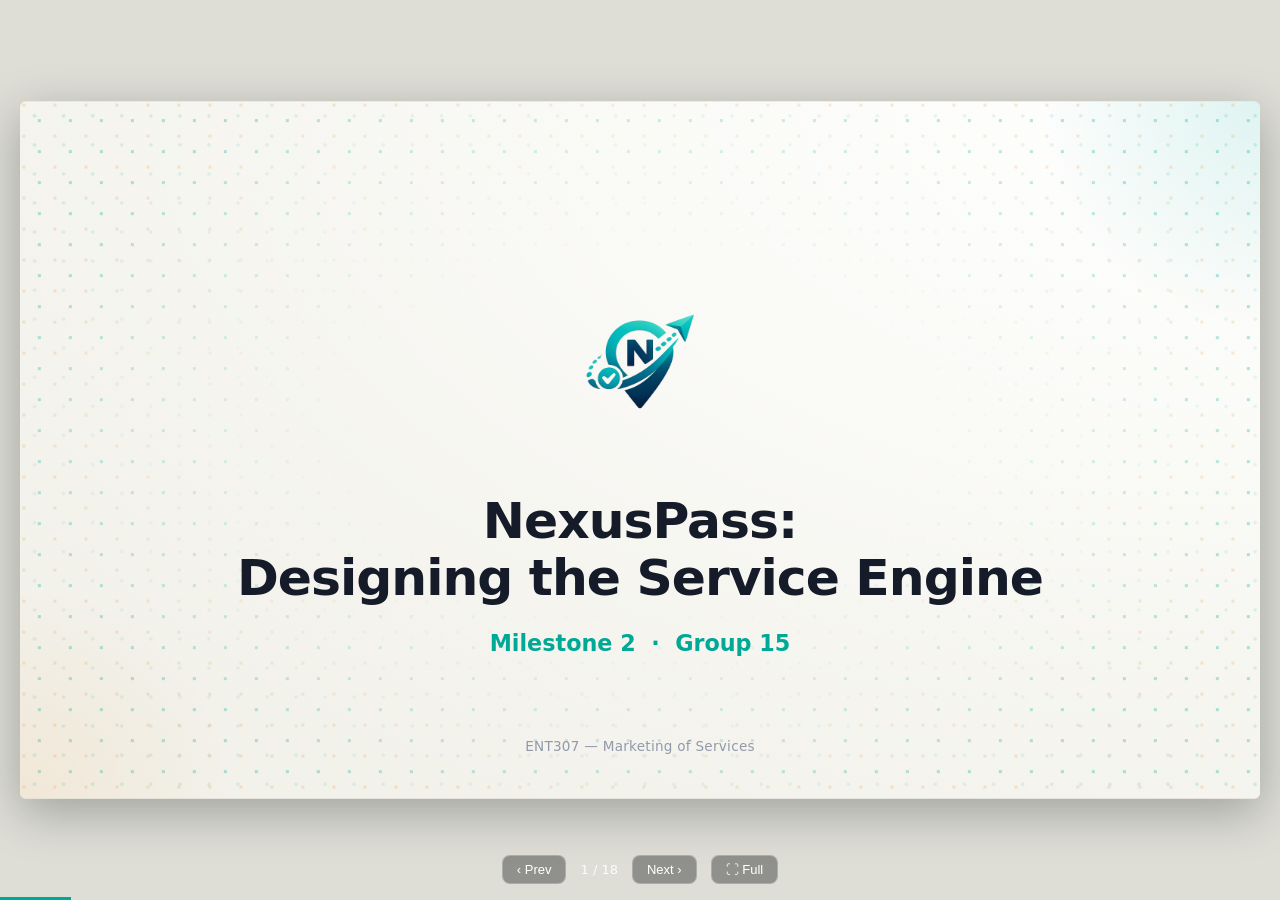
==== index.html @ ea48a43d "Serve deck from branch root; add root redirect to slides/" ====
<!DOCTYPE html>
<html lang="en">
<head>
  <meta charset="UTF-8" />
  <meta http-equiv="refresh" content="0; url=slides/" />
  <title>NexusPass — Milestone 2</title>
</head>
<body>
  <p>Redirecting to the <a href="slides/">NexusPass deck</a>…</p>
</body>
</html>
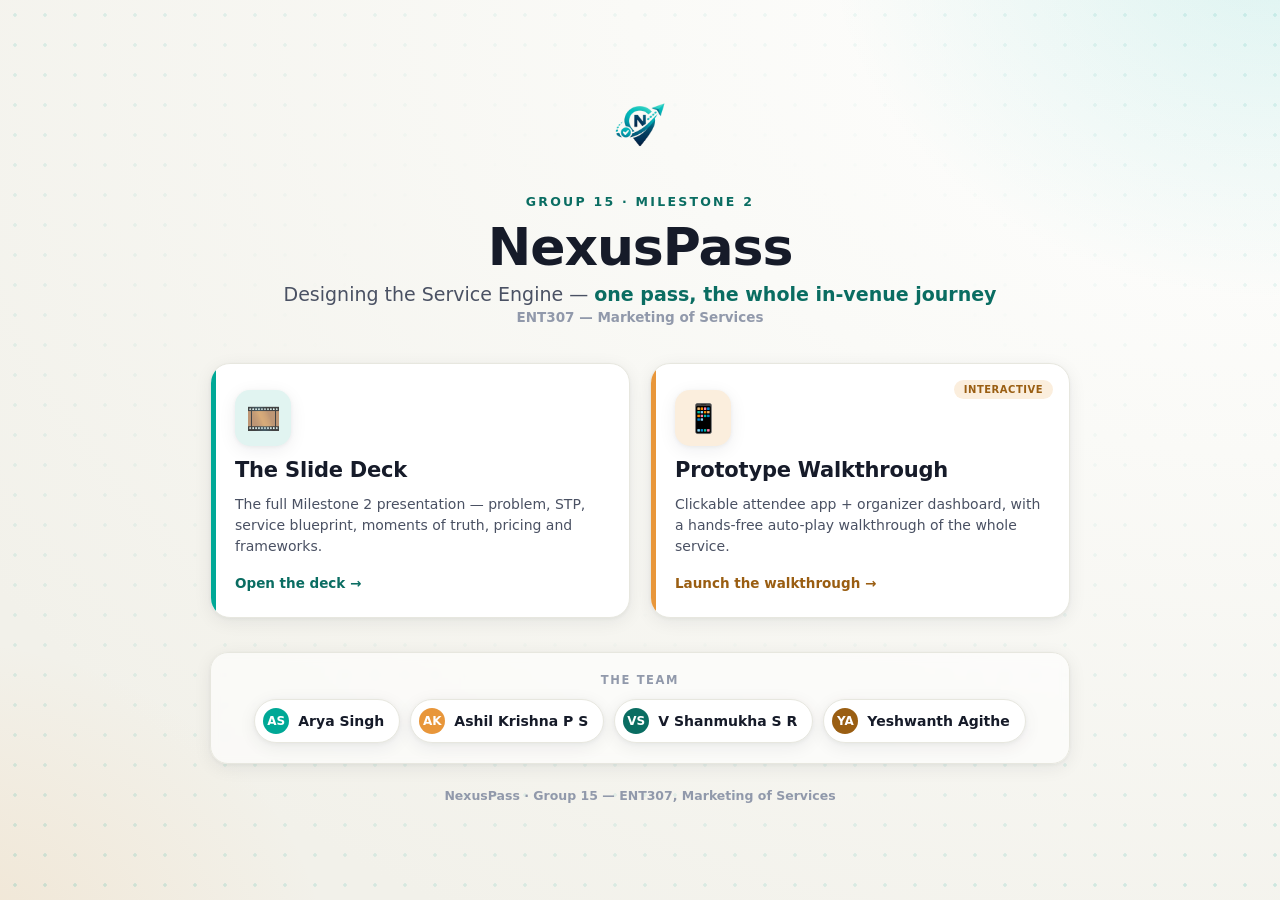
==== commit 755023bb: "add landing menu to root (slides + prototype)" ====
--- a/index.html
+++ b/index.html
@@ -2,10 +2,127 @@
 <html lang="en">
 <head>
   <meta charset="UTF-8" />
-  <meta http-equiv="refresh" content="0; url=slides/" />
+  <meta name="viewport" content="width=device-width, initial-scale=1.0" />
   <title>NexusPass — Milestone 2</title>
+  <style>
+    :root{
+      --bg:#FAFAF7; --bg-grad:#F2F1EA; --ink:#161B29; --ink-soft:#4A5163; --muted:#9199AB;
+      --teal:#00A896; --teal-deep:#0a6d62; --teal-soft:#E1F4F1;
+      --amber:#E8963A; --amber-deep:#9a5e12; --amber-soft:#FBEEDD;
+      --card:#FFFFFF; --line:#E7E7DF;
+      --shadow:0 4px 18px rgba(20,25,45,.07),0 1px 4px rgba(20,25,45,.05);
+      --shadow-lg:0 14px 40px rgba(20,25,45,.12);
+    }
+    *{box-sizing:border-box;}
+    html,body{margin:0;min-height:100%;}
+    body{
+      font-family:"Inter","Segoe UI",system-ui,-apple-system,"Helvetica Neue",sans-serif;
+      color:var(--ink);
+      background:
+        radial-gradient(760px 620px at 100% -8%, rgba(0,168,150,.14), transparent 60%),
+        radial-gradient(680px 560px at -6% 108%, rgba(232,150,58,.14), transparent 60%),
+        radial-gradient(120% 120% at 100% 0%, #FFFFFF 0%, var(--bg) 42%, var(--bg-grad) 100%);
+      min-height:100vh; display:flex; align-items:center; justify-content:center;
+      padding:40px 22px; -webkit-font-smoothing:antialiased; position:relative; overflow-x:hidden;
+    }
+    body::before{ /* dot-grid texture, faded at center (matches the deck) */
+      content:""; position:fixed; inset:0; z-index:0; pointer-events:none;
+      background-image:radial-gradient(circle, rgba(0,168,150,.16) 1.5px, transparent 1.9px);
+      background-size:30px 30px;
+      -webkit-mask-image:radial-gradient(ellipse 82% 80% at 50% 42%, transparent 30%, #000 92%);
+              mask-image:radial-gradient(ellipse 82% 80% at 50% 42%, transparent 30%, #000 92%);
+    }
+    .wrap{ position:relative; z-index:1; width:100%; max-width:860px; text-align:center; }
+
+    .logo{ width:132px; height:auto; display:block; margin:0 auto 22px; }
+    .eyebrow{ color:var(--teal-deep); font-size:12.5px; font-weight:800; letter-spacing:.18em;
+      text-transform:uppercase; margin:0 0 10px; }
+    h1{ font-size:clamp(34px,6vw,52px); font-weight:800; letter-spacing:-.02em; margin:0 0 8px; line-height:1.08; }
+    .tag{ color:var(--ink-soft); font-size:clamp(15px,2.4vw,19px); font-weight:500; margin:0 0 4px; }
+    .tag .hl{ color:var(--teal-deep); font-weight:700; }
+    .course{ color:var(--muted); font-size:13.5px; font-weight:600; margin:0; }
+
+    .menu{ display:grid; grid-template-columns:1fr 1fr; gap:20px; margin:38px 0 34px; }
+    .option{
+      display:flex; flex-direction:column; align-items:flex-start; gap:12px; text-align:left;
+      background:var(--card); border:1px solid var(--line); border-radius:20px; padding:26px 24px;
+      box-shadow:var(--shadow); text-decoration:none; color:inherit; position:relative; overflow:hidden;
+      transition:transform .18s ease, box-shadow .18s ease, border-color .18s ease;
+    }
+    .option::after{ content:""; position:absolute; left:0; top:0; height:100%; width:5px; }
+    .option:hover{ transform:translateY(-5px); box-shadow:var(--shadow-lg); }
+    .option .ic{
+      width:56px; height:56px; border-radius:15px; display:flex; align-items:center; justify-content:center;
+      font-size:28px; box-shadow:var(--shadow);
+    }
+    .option h2{ margin:0; font-size:21px; letter-spacing:-.01em; }
+    .option p{ margin:0; font-size:14px; color:var(--ink-soft); line-height:1.5; }
+    .option .go{ margin-top:6px; font-size:13.5px; font-weight:800; display:inline-flex; align-items:center; gap:7px; }
+
+    .option.slides::after{ background:var(--teal); }
+    .option.slides:hover{ border-color:var(--teal); }
+    .option.slides .ic{ background:var(--teal-soft); }
+    .option.slides .go{ color:var(--teal-deep); }
+
+    .option.proto::after{ background:var(--amber); }
+    .option.proto:hover{ border-color:var(--amber); }
+    .option.proto .ic{ background:var(--amber-soft); }
+    .option.proto .go{ color:var(--amber-deep); }
+    .option .badge{ position:absolute; top:16px; right:16px; font-size:10px; font-weight:800; text-transform:uppercase;
+      letter-spacing:.05em; color:var(--amber-deep); background:var(--amber-soft); padding:4px 10px; border-radius:20px; }
+
+    .team{ background:rgba(255,255,255,.6); border:1px solid var(--line); border-radius:18px; padding:20px 22px;
+      backdrop-filter:blur(4px); box-shadow:var(--shadow); }
+    .team .lbl{ font-size:11.5px; font-weight:800; letter-spacing:.14em; text-transform:uppercase; color:var(--muted); margin-bottom:12px; }
+    .names{ display:flex; flex-wrap:wrap; gap:10px; justify-content:center; }
+    .name{ display:inline-flex; align-items:center; gap:9px; background:var(--card); border:1px solid var(--line);
+      border-radius:22px; padding:8px 15px 8px 8px; font-size:14px; font-weight:700; color:var(--ink); box-shadow:var(--shadow); }
+    .name .av{ width:26px; height:26px; border-radius:50%; background:var(--teal); color:#fff; font-size:12px; font-weight:800;
+      display:flex; align-items:center; justify-content:center; }
+    .name:nth-child(2) .av{ background:var(--amber); }
+    .name:nth-child(3) .av{ background:var(--teal-deep); }
+    .name:nth-child(4) .av{ background:var(--amber-deep); }
+
+    .foot{ margin-top:24px; color:var(--muted); font-size:12.5px; font-weight:600; }
+
+    @media (max-width:640px){ .menu{ grid-template-columns:1fr; } }
+  </style>
 </head>
 <body>
-  <p>Redirecting to the <a href="slides/">NexusPass deck</a>…</p>
+  <main class="wrap">
+    <img class="logo" src="slides/assets/nexuspass.png" alt="NexusPass logo" />
+    <p class="eyebrow">Group 15 · Milestone 2</p>
+    <h1>NexusPass</h1>
+    <p class="tag">Designing the Service Engine — <span class="hl">one pass, the whole in-venue journey</span></p>
+    <p class="course">ENT307 — Marketing of Services</p>
+
+    <nav class="menu">
+      <a class="option slides" href="slides/">
+        <div class="ic">🎞️</div>
+        <h2>The Slide Deck</h2>
+        <p>The full Milestone 2 presentation — problem, STP, service blueprint, moments of truth, pricing and frameworks.</p>
+        <span class="go">Open the deck →</span>
+      </a>
+      <a class="option proto" href="prototype/">
+        <span class="badge">Interactive</span>
+        <div class="ic">📱</div>
+        <h2>Prototype Walkthrough</h2>
+        <p>Clickable attendee app + organizer dashboard, with a hands-free auto-play walkthrough of the whole service.</p>
+        <span class="go">Launch the walkthrough →</span>
+      </a>
+    </nav>
+
+    <section class="team">
+      <div class="lbl">The Team</div>
+      <div class="names">
+        <span class="name"><span class="av">AS</span> Arya Singh</span>
+        <span class="name"><span class="av">AK</span> Ashil Krishna P S</span>
+        <span class="name"><span class="av">VS</span> V Shanmukha S R</span>
+        <span class="name"><span class="av">YA</span> Yeshwanth Agithe</span>
+      </div>
+    </section>
+
+    <p class="foot">NexusPass · Group 15 — ENT307, Marketing of Services</p>
+  </main>
 </body>
 </html>
